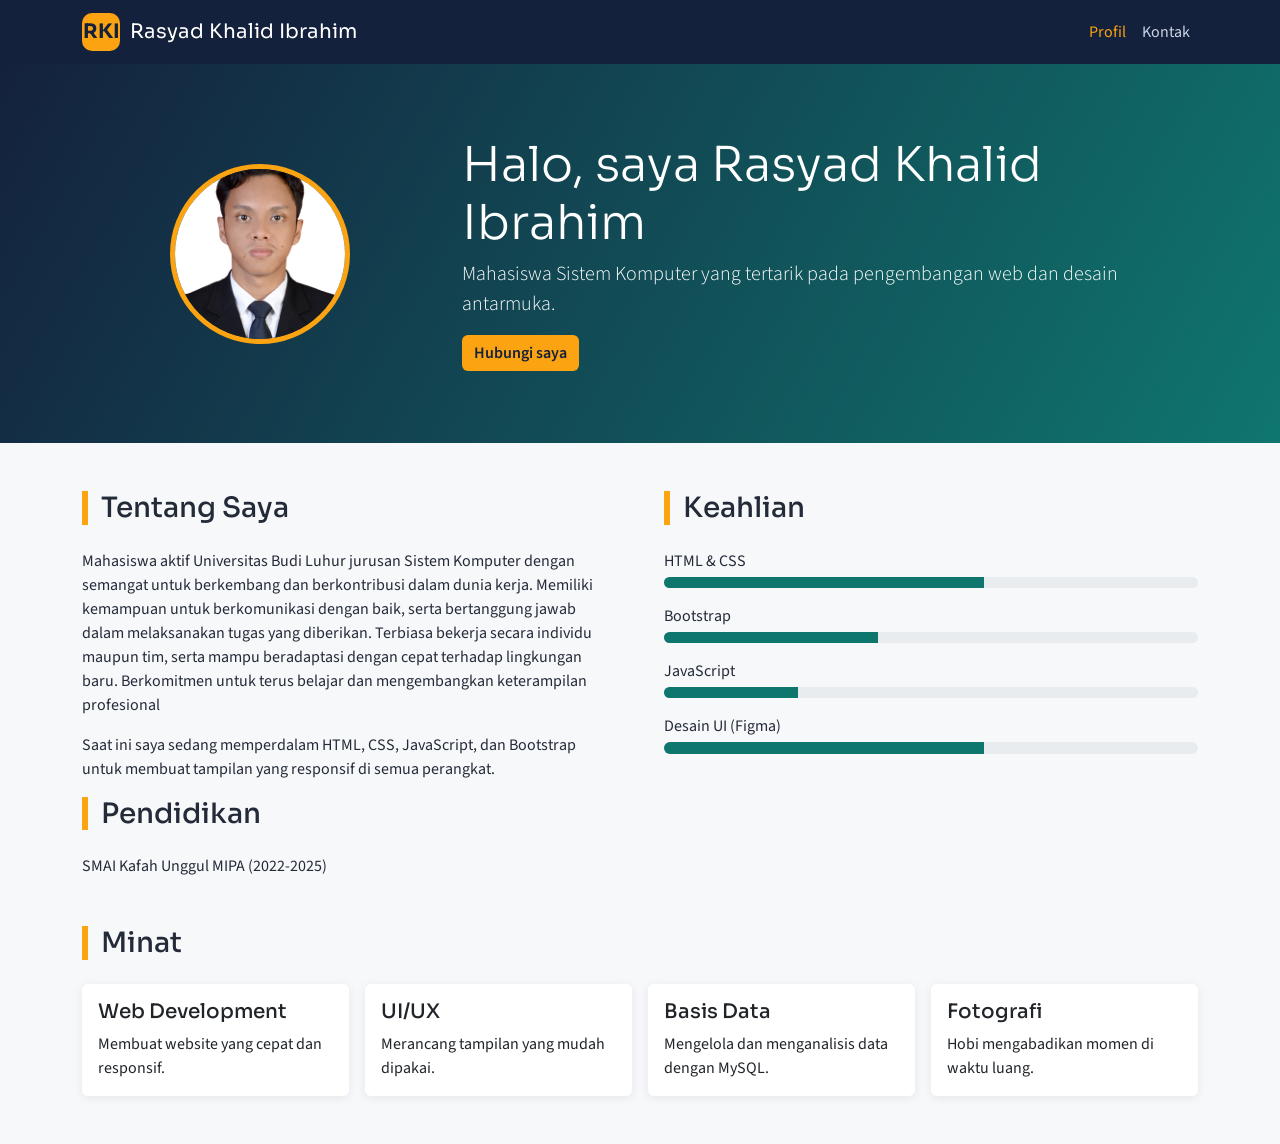
==== index.html @ be22a5ac "Add files via upload" ====
<!DOCTYPE html>
<html lang="id">
<head>
<meta charset="UTF-8">
<meta name="viewport" content="width=device-width, initial-scale=1">
<title>Profil | CV Rasyad Khalid Ibrahim</title>
<link href="https://cdn.jsdelivr.net/npm/bootstrap@5.3.3/dist/css/bootstrap.min.css" rel="stylesheet">
<link href="https://fonts.googleapis.com/css2?family=Sora:wght@600;700&family=Source+Sans+3:wght@400;600&display=swap" rel="stylesheet">
<link href="style.css" rel="stylesheet">
</head>
<body>
<nav class="navbar navbar-expand-md navbar-dark sticky-top">
 <div class="container">
  <a class="navbar-brand d-flex align-items-center" href="index.html"><span class="logo">RKI</span>Rasyad Khalid Ibrahim</a>
  <button class="navbar-toggler" type="button" data-bs-toggle="collapse" data-bs-target="#menu" aria-label="Buka menu"><span class="navbar-toggler-icon"></span></button>
  <div class="collapse navbar-collapse" id="menu">
   <ul class="navbar-nav ms-auto">
    <li class="nav-item"><a class="nav-link active" href="index.html">Profil</a></li>
    <li class="nav-item"><a class="nav-link " href="kontak.html">Kontak</a></li>
   </ul>
  </div>
 </div>
</nav>
<header class="banner">
 <div class="container">
  <div class="row align-items-center g-4">
   <div class="col-md-4 text-center">
    <img class="foto" src="3x4 .jpg.jpeg" alt="Foto profil">
   </div>
   <div class="col-md-8">
    <h1 class="display-5">Halo, saya Rasyad Khalid Ibrahim</h1>
    <p class="lead">Mahasiswa Sistem Komputer yang tertarik pada pengembangan web dan desain antarmuka.</p>
    <a href="kontak.html" class="btn btn-sun me-2">Hubungi saya</a>
   </div>
  </div>
 </div>
</header>

<main class="container py-5">
 <div class="row g-5">
  <section class="col-lg-6">
   <h2 class="h3 section-title">Tentang Saya</h2>
   <p>Mahasiswa aktif Universitas Budi Luhur jurusan Sistem Komputer dengan semangat untuk berkembang
dan berkontribusi dalam dunia kerja. Memiliki kemampuan untuk berkomunikasi dengan baik, serta
bertanggung jawab dalam melaksanakan tugas yang diberikan. Terbiasa bekerja secara individu maupun
tim, serta mampu beradaptasi dengan cepat terhadap lingkungan baru. Berkomitmen untuk terus belajar
dan mengembangkan keterampilan profesional</p>
   <p>Saat ini saya sedang memperdalam HTML, CSS, JavaScript, dan Bootstrap untuk membuat tampilan yang responsif di semua perangkat.</p>
  </section>
  <section class="col-lg-6 skill">
   <h2 class="h3 section-title">Keahlian</h2>
   <p class="mb-1">HTML &amp; CSS</p><div class="progress mb-3"><div class="progress-bar" style="width:60%"></div></div>
   <p class="mb-1">Bootstrap</p><div class="progress mb-3"><div class="progress-bar" style="width:40%"></div></div>
   <p class="mb-1">JavaScript</p><div class="progress mb-3"><div class="progress-bar" style="width:25%"></div></div>
   <p class="mb-1">Desain UI (Figma)</p><div class="progress mb-3"><div class="progress-bar" style="width:60%"></div></div>
  </section>
 </div>

 <section class="col-md-4">
   <h2 class="h3 section-title">Pendidikan</h2>
   <p>SMAI Kafah Unggul MIPA (2022-2025)</p>
 </section>

 <h2 class="h3 section-title mt-5">Minat</h2>
 <div class="row g-3">
  <div class="col-sm-6 col-lg-3"><div class="card h-100"><div class="card-body"><h3 class="h5">Web Development</h3><p class="mb-0">Membuat website yang cepat dan responsif.</p></div></div></div>
  <div class="col-sm-6 col-lg-3"><div class="card h-100"><div class="card-body"><h3 class="h5">UI/UX</h3><p class="mb-0">Merancang tampilan yang mudah dipakai.</p></div></div></div>
  <div class="col-sm-6 col-lg-3"><div class="card h-100"><div class="card-body"><h3 class="h5">Basis Data</h3><p class="mb-0">Mengelola dan menganalisis data dengan MySQL.</p></div></div></div>
  <div class="col-sm-6 col-lg-3"><div class="card h-100"><div class="card-body"><h3 class="h5">Fotografi</h3><p class="mb-0">Hobi mengabadikan momen di waktu luang.</p></div></div></div>
 </div>
</main> 
<script src="https://cdn.jsdelivr.net/npm/bootstrap@5.3.3/dist/js/bootstrap.bundle.min.js"></script>
</body>
</html>
---- style.css ----
:root{--ink:#14213d;--teal:#0f766e;--sun:#fca311;--paper:#f7f8fa}
body{font-family:'Source Sans 3',system-ui,sans-serif;background:var(--paper);color:#232a38}
h1,h2,h3,.navbar-brand{font-family:'Sora',sans-serif}
.navbar{background:var(--ink)}
.navbar .nav-link{color:#cdd5e5}
.navbar .nav-link:hover,.navbar .nav-link.active{color:var(--sun)}
.logo{display:inline-flex;align-items:center;justify-content:center;width:38px;height:38px;border-radius:10px;background:var(--sun);color:var(--ink);font-weight:700;margin-right:.6rem}
.banner{background:linear-gradient(120deg,var(--ink) 0%,var(--teal) 100%);color:#fff;padding:4.5rem 0}
.banner .foto{width:180px;height:180px;border-radius:50%;object-fit:cover;border:5px solid var(--sun);background:#e5e9f0}
.btn-sun{background:var(--sun);color:var(--ink);font-weight:600;border:0}
.btn-sun:hover{background:#e29200;color:var(--ink)}
.section-title{border-left:6px solid var(--sun);padding-left:.8rem;margin-bottom:1.5rem}
.skill .progress{height:.7rem}
.skill .progress-bar{background:var(--teal)}
.timeline{border-left:3px solid var(--teal);padding-left:1.4rem}
.timeline .item{margin-bottom:1.6rem;position:relative}
.timeline .item::before{content:"";position:absolute;left:-1.95rem;top:.35rem;width:14px;height:14px;border-radius:50%;background:var(--sun);border:3px solid var(--paper)}
.card{border:0;box-shadow:0 2px 10px rgba(20,33,61,.08)}
footer{background:var(--ink);color:#aab4c8}
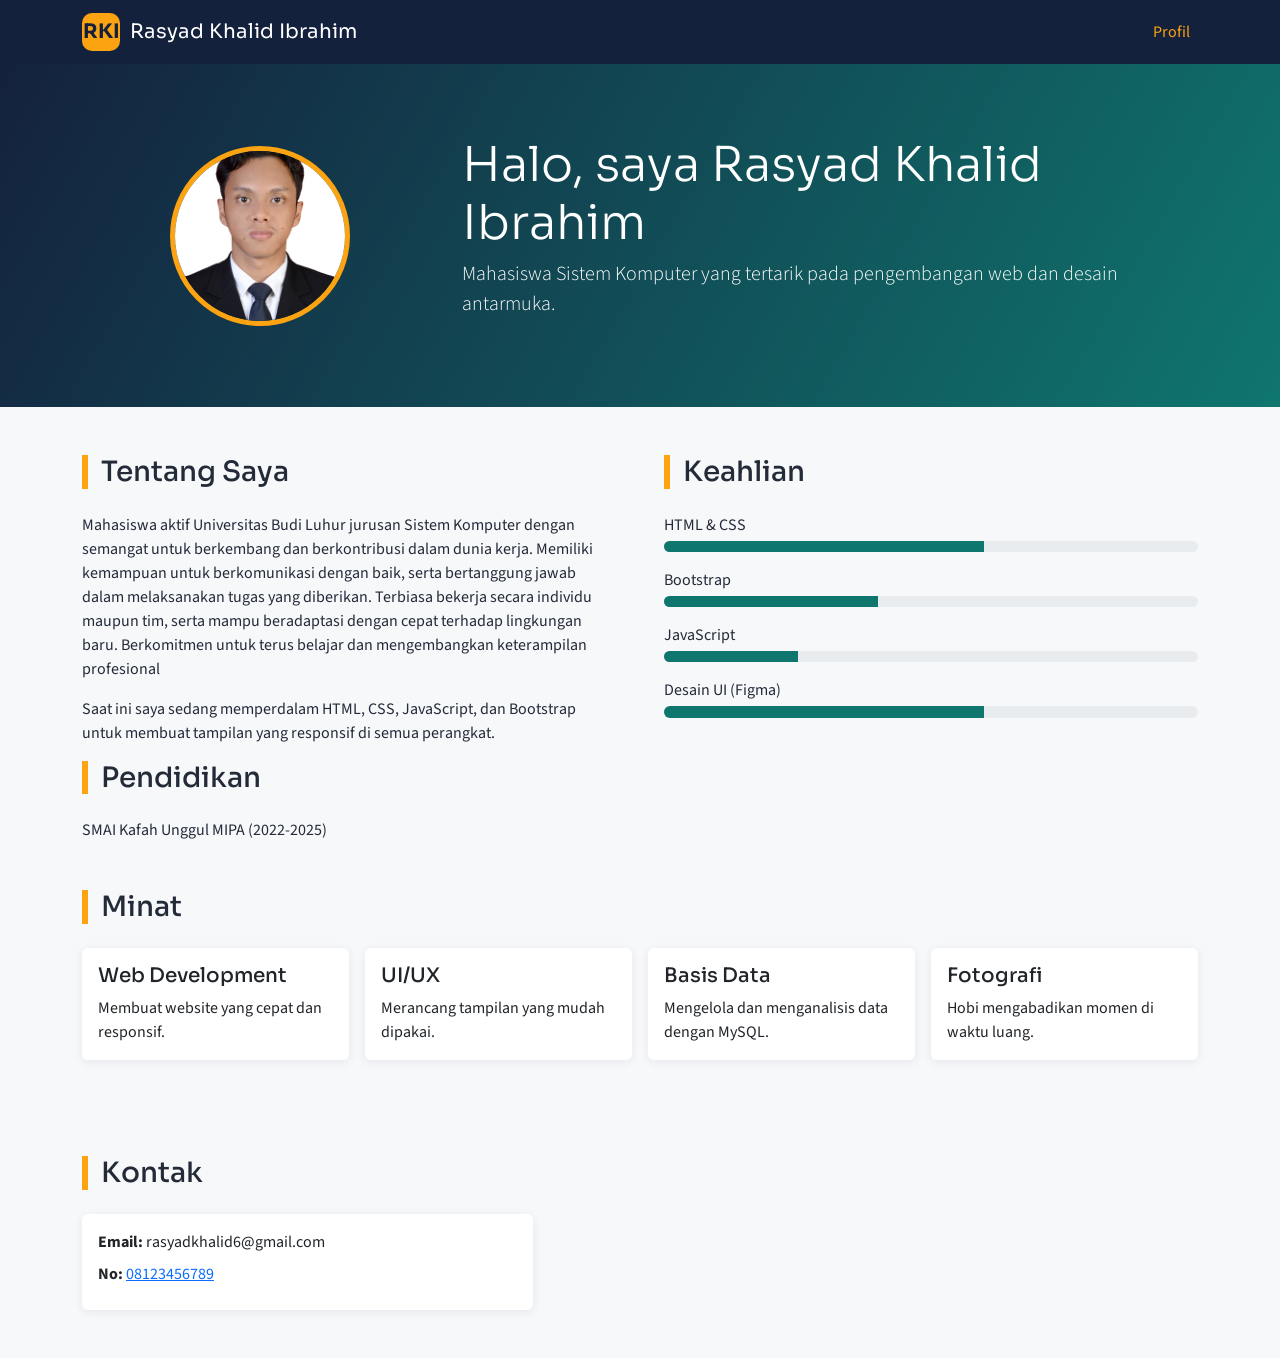
==== commit 1ba46f30: "Add files via upload" ====
--- a/index.html
+++ b/index.html
@@ -16,7 +16,6 @@
   <div class="collapse navbar-collapse" id="menu">
    <ul class="navbar-nav ms-auto">
     <li class="nav-item"><a class="nav-link active" href="index.html">Profil</a></li>
-    <li class="nav-item"><a class="nav-link " href="kontak.html">Kontak</a></li>
    </ul>
   </div>
  </div>
@@ -30,7 +29,6 @@
    <div class="col-md-8">
     <h1 class="display-5">Halo, saya Rasyad Khalid Ibrahim</h1>
     <p class="lead">Mahasiswa Sistem Komputer yang tertarik pada pengembangan web dan desain antarmuka.</p>
-    <a href="kontak.html" class="btn btn-sun me-2">Hubungi saya</a>
    </div>
   </div>
  </div>
@@ -68,7 +66,16 @@
   <div class="col-sm-6 col-lg-3"><div class="card h-100"><div class="card-body"><h3 class="h5">Basis Data</h3><p class="mb-0">Mengelola dan menganalisis data dengan MySQL.</p></div></div></div>
   <div class="col-sm-6 col-lg-3"><div class="card h-100"><div class="card-body"><h3 class="h5">Fotografi</h3><p class="mb-0">Hobi mengabadikan momen di waktu luang.</p></div></div></div>
  </div>
-</main> 
+</main>
+<main class="container py-5">
+ <h2 class="h3 section-title">Kontak</h2>
+ <div class="row g-4">
+  <div class="col-md-5">
+   <div class="card"><div class="card-body">
+    <p class="mb-2"><strong>Email:</strong> rasyadkhalid6@gmail.com</p>
+    <p class="mb-2"><strong>No:</strong> <a href="#">08123456789</a></p>
+   </div></div>
+  </div> 
 <script src="https://cdn.jsdelivr.net/npm/bootstrap@5.3.3/dist/js/bootstrap.bundle.min.js"></script>
 </body>
 </html>
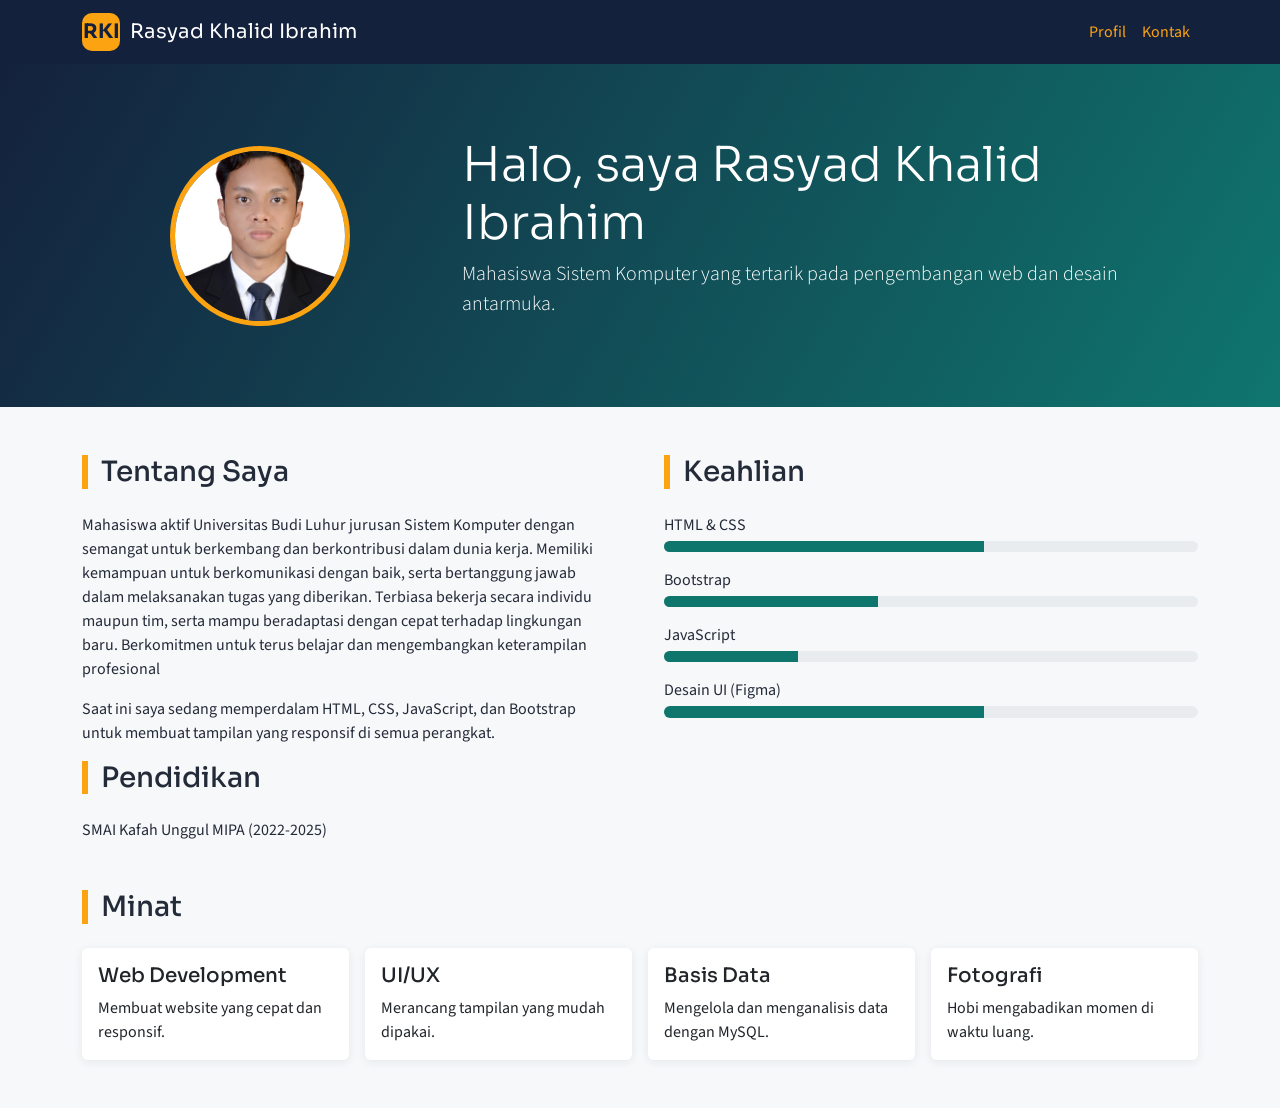
==== commit ae05906a: "Add files via upload" ====
--- a/index.html
+++ b/index.html
@@ -16,6 +16,7 @@
   <div class="collapse navbar-collapse" id="menu">
    <ul class="navbar-nav ms-auto">
     <li class="nav-item"><a class="nav-link active" href="index.html">Profil</a></li>
+    <li class="nav-item"><a class="nav-link active" href="kontak.html">Kontak</a></li>
    </ul>
   </div>
  </div>
@@ -67,15 +68,6 @@
   <div class="col-sm-6 col-lg-3"><div class="card h-100"><div class="card-body"><h3 class="h5">Fotografi</h3><p class="mb-0">Hobi mengabadikan momen di waktu luang.</p></div></div></div>
  </div>
 </main>
-<main class="container py-5">
- <h2 class="h3 section-title">Kontak</h2>
- <div class="row g-4">
-  <div class="col-md-5">
-   <div class="card"><div class="card-body">
-    <p class="mb-2"><strong>Email:</strong> rasyadkhalid6@gmail.com</p>
-    <p class="mb-2"><strong>No:</strong> <a href="#">08123456789</a></p>
-   </div></div>
-  </div> 
 <script src="https://cdn.jsdelivr.net/npm/bootstrap@5.3.3/dist/js/bootstrap.bundle.min.js"></script>
 </body>
 </html>
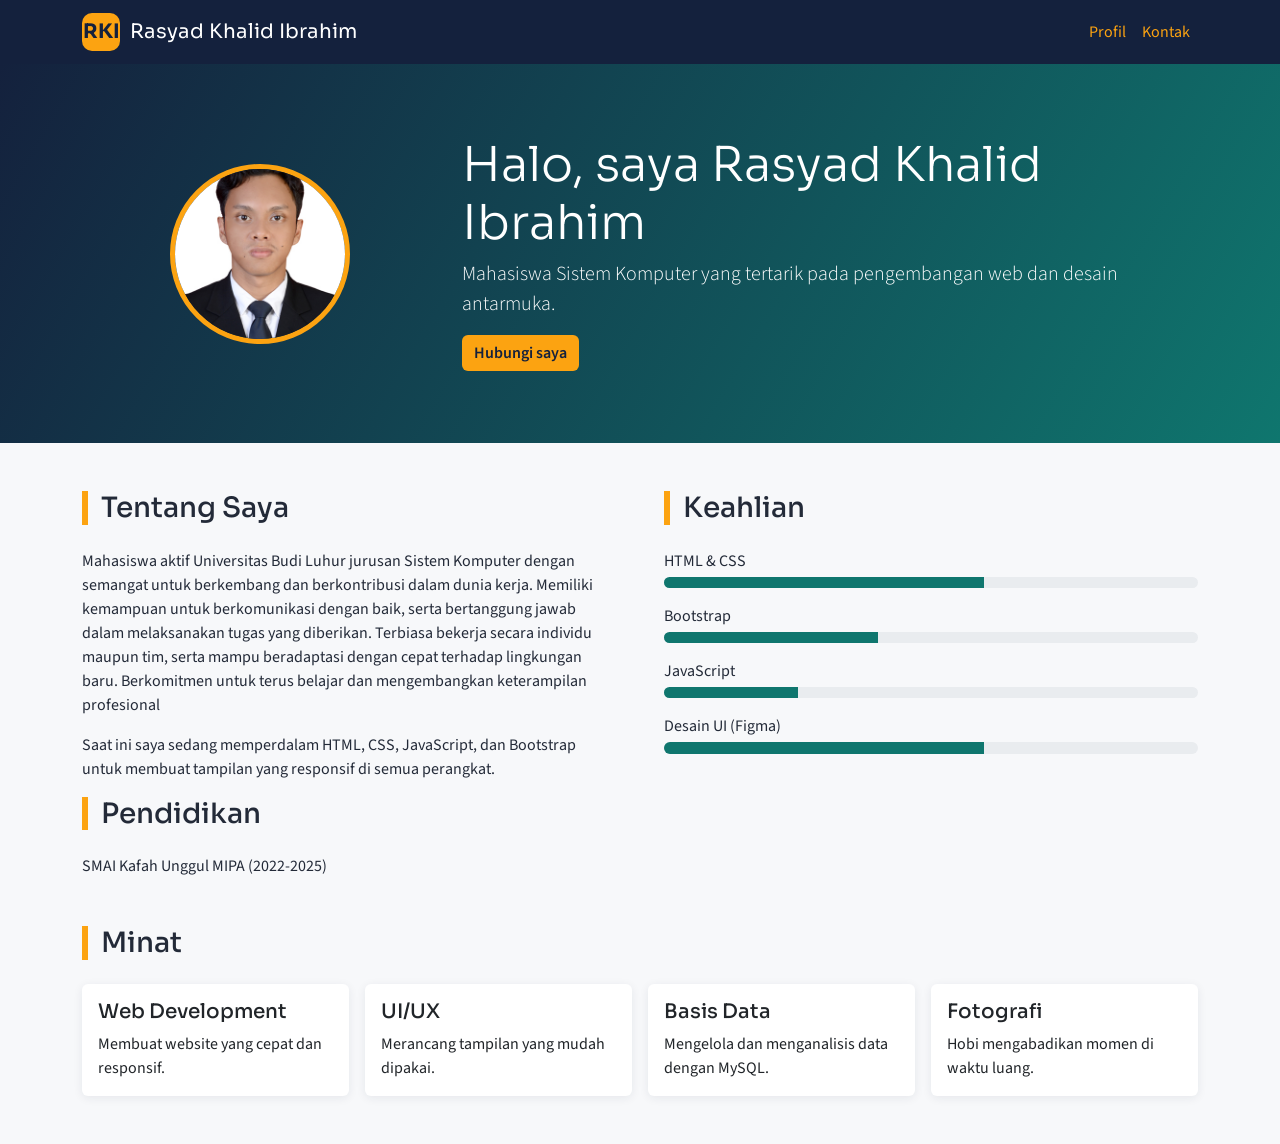
==== commit 48fa79c2: "Add files via upload" ====
--- a/index.html
+++ b/index.html
@@ -30,6 +30,7 @@
    <div class="col-md-8">
     <h1 class="display-5">Halo, saya Rasyad Khalid Ibrahim</h1>
     <p class="lead">Mahasiswa Sistem Komputer yang tertarik pada pengembangan web dan desain antarmuka.</p>
+    <a href="kontak.html" class="btn btn-sun me-2">Hubungi saya</a>
    </div>
   </div>
  </div>
